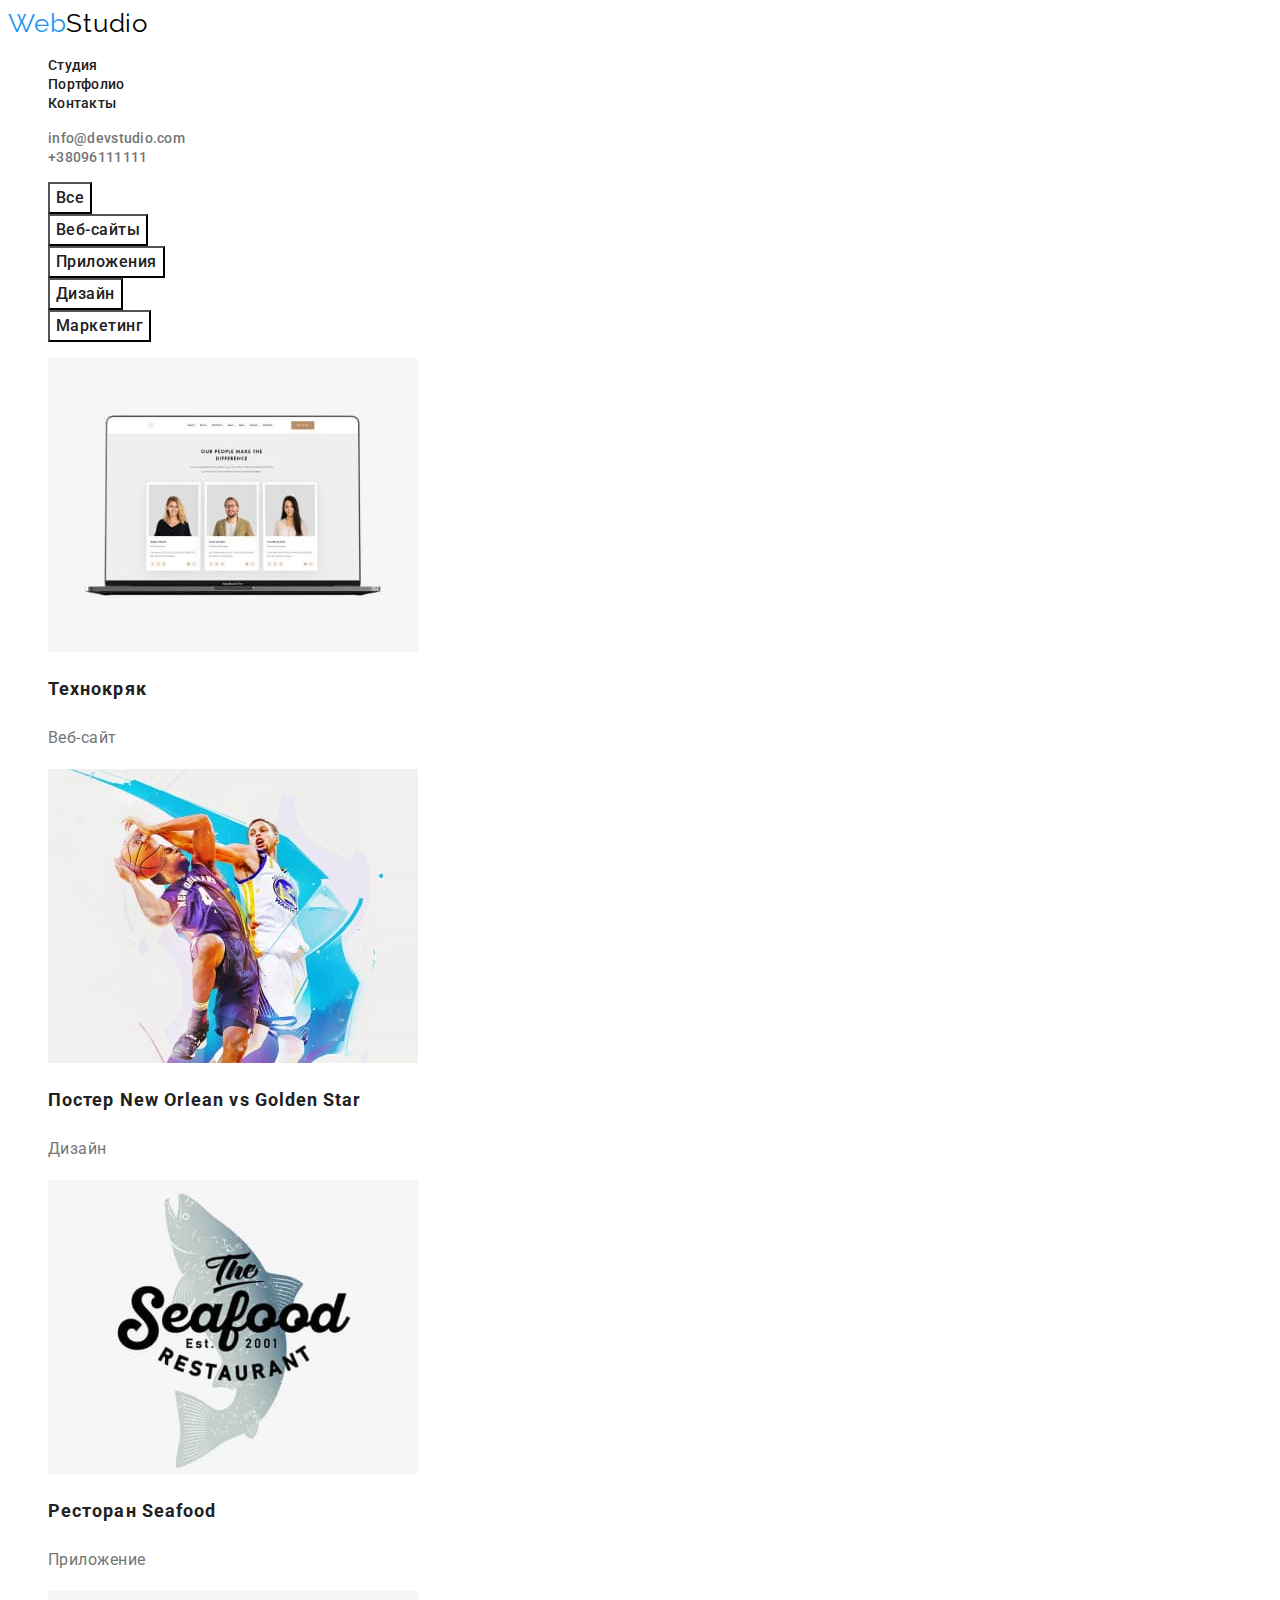
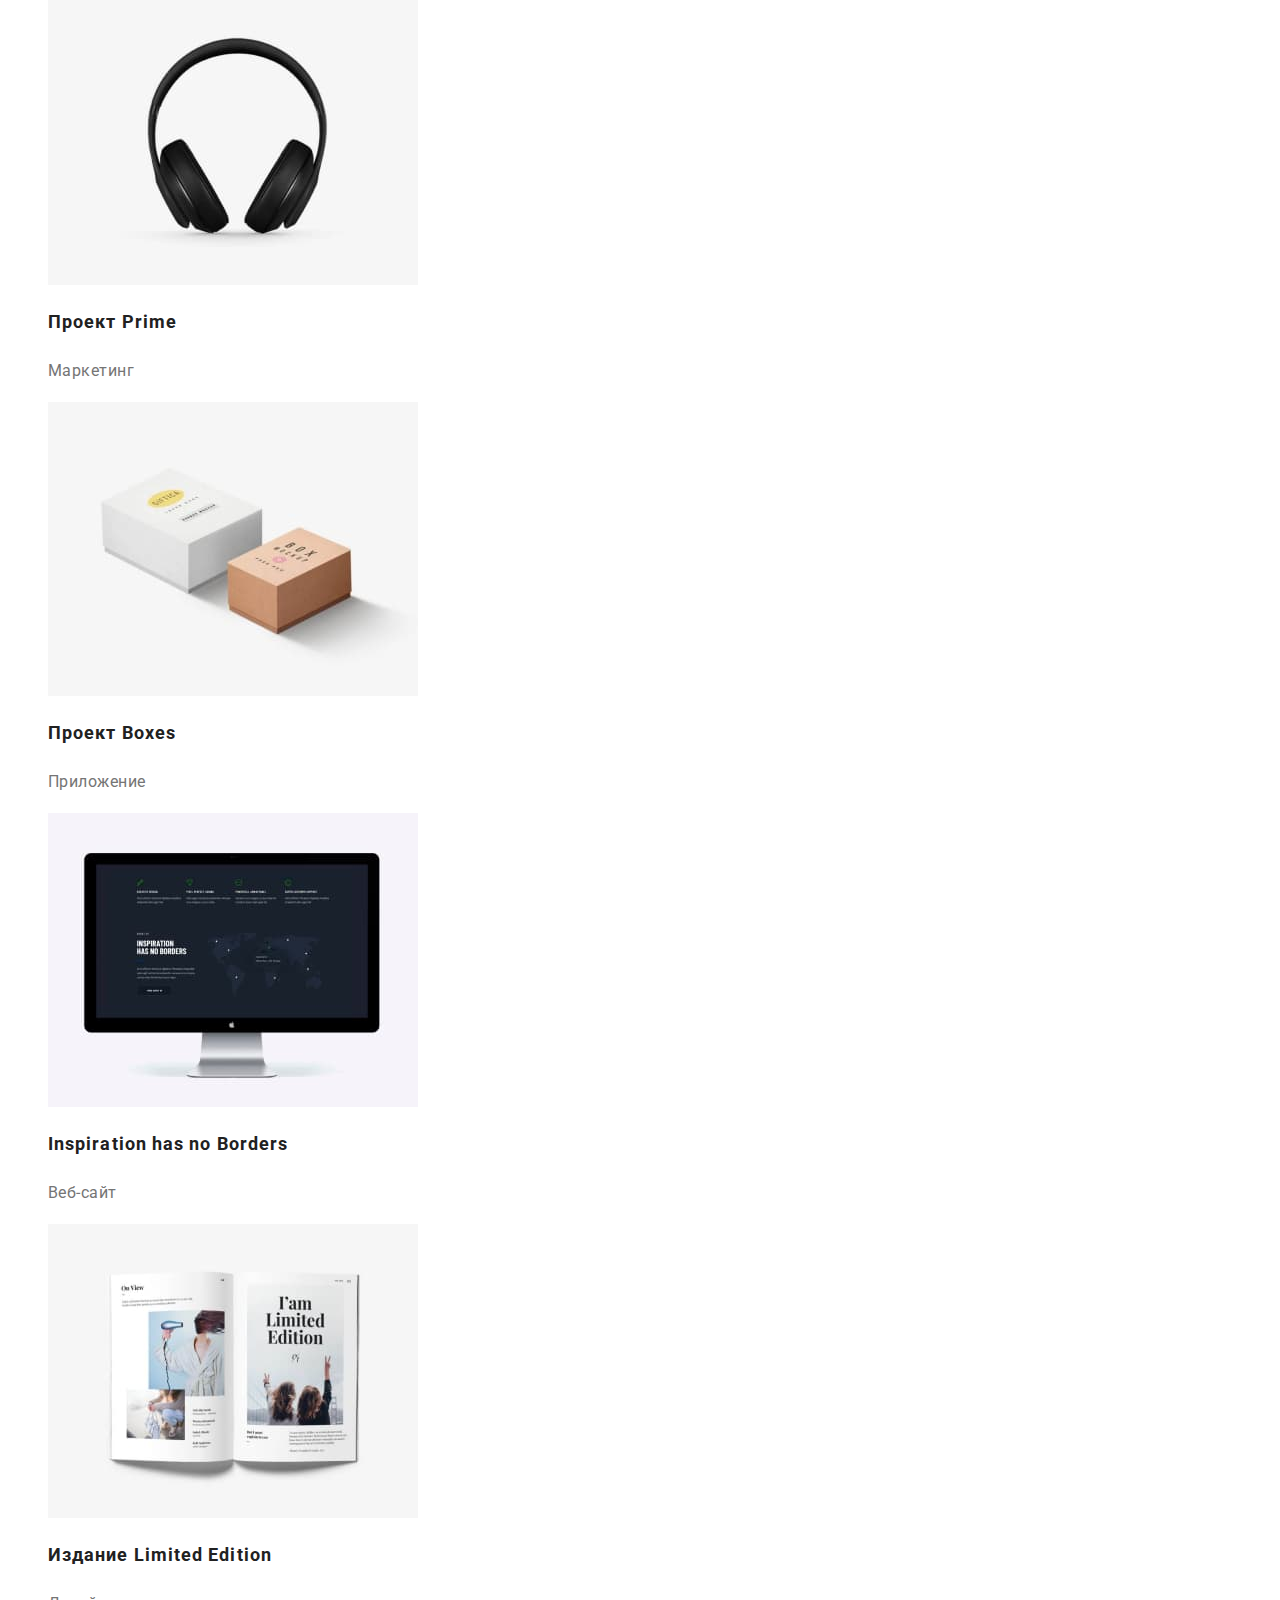
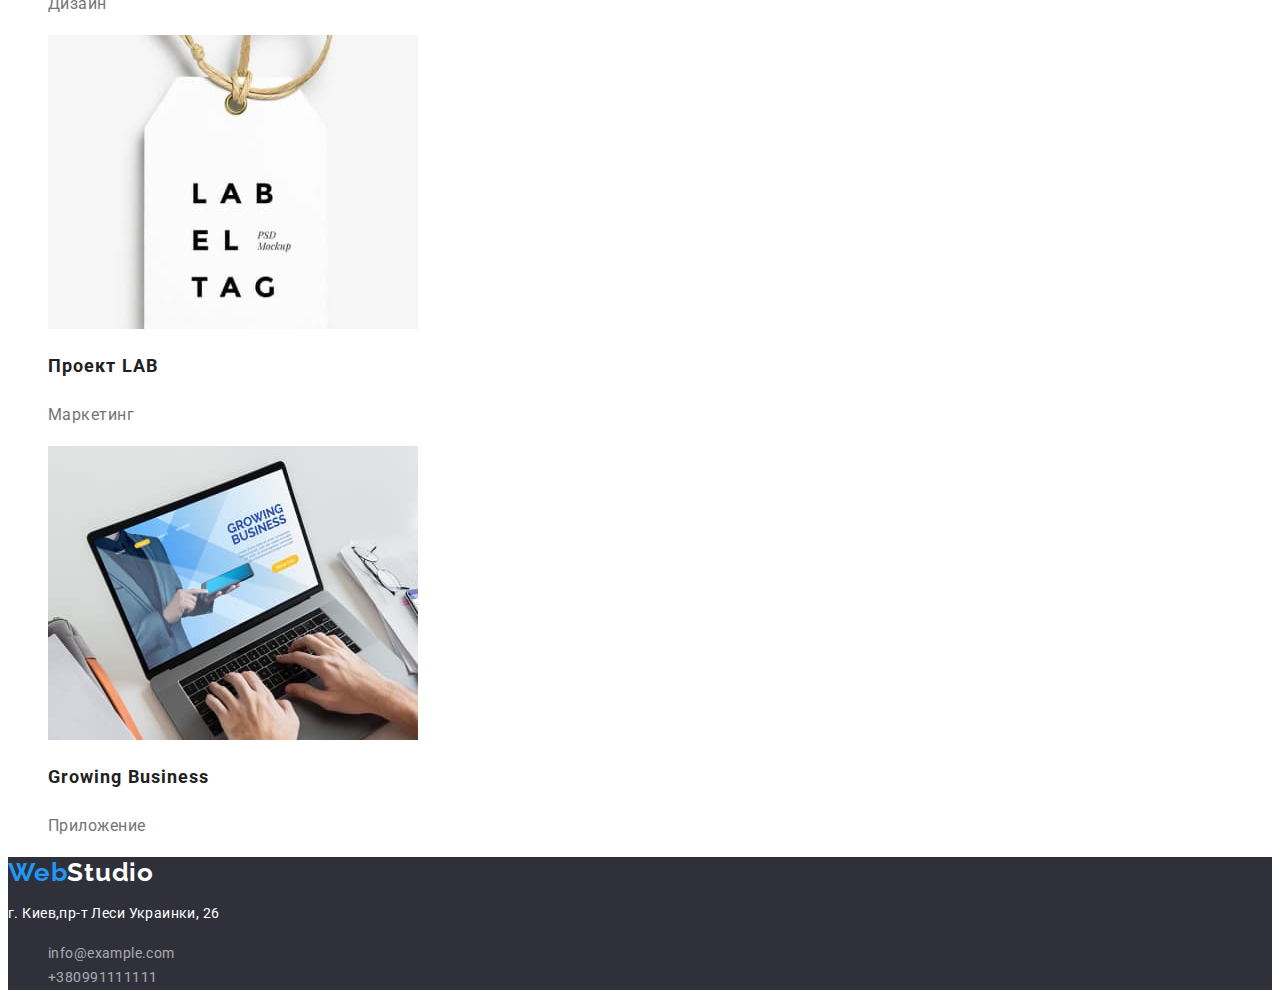
==== portfolio.html @ 9227d56c "создание файлов для работы 3" ====
<!DOCTYPE html>

<html lang="ru">
<head>
  <meta charset="UTF-8">
  <meta name="viewport" content="width=device-width, initial-scale=1.0">
  <title>Portfolio</title>
  <link rel="stylesheet" href="./css/modern-normalize.css">
  <link rel="stylesheet" href="./css/style.css">
  <link rel="stylesheet" href="./css/variables.css">
  <link rel="preconnect" href="https://fonts.gstatic.com">
  <link href="https://fonts.googleapis.com/css2?family=Raleway:wght@700&display=swap" rel="stylesheet">
  <link rel="preconnect" href="https://fonts.gstatic.com">
  <link href="https://fonts.googleapis.com/css2?family=Raleway:wght@700&family=Roboto:wght@400;500;700;900&display=swap" rel="stylesheet">
</head>
<body>
  <header class="header">
    <nav>
    <a href="" class="logo">Web<span class="logo-span">Studio</span></a>
    <ul class="site-nav list">
      <li><a href="./index.html" class="link">Студия</a></li>
      <li><a href="" class="link">Портфолио</a></li>
      <li><a href="" class="link">Контакты</a></li>
    </ul>
    </nav>
    <ul class="auto-nav list">
      <li><a href="mailto:info@devstudio.com" class="link">info@devstudio.com</a></li>
      <li><a href="tel:+38096111111" class="link">+38096111111</a></li>
    </ul>
  </header>

  <main>
    <!-- Portfolio -->
    <section> 

      <ul>
        <li> <button type="button" class="button">Все</button></li>
        <li> <button type="button" class="button">Веб-сайты</button></li>
        <li> <button type="button" class="button">Приложения</button></li>
        <li> <button type="button" class="button">Дизайн</button></li>
        <li> <button type="button" class="button">Маркетинг</button></li>
      </ul>

      <ul class="site">
        <li>
            <img src="./images/img(5).jpg" alt="веб-сайт" width="370"/>
            <h2 class="site-title">Технокряк</h2>
            <p class="site-text">Веб-сайт</p>
        </li>

        <li>
          <img src="./images/img(6).jpg" alt="Дизайн" width="370"/>
          <h2 class="site-title">Постер New Orlean vs Golden Star</h2>
          <p class="site-text">Дизайн</p>
        </li>

        <li>
          <img src="./images/img(7).jpg" alt="Приложение" width="370"/>
          <h2 class="site-title">Ресторан Seafood</h2>
          <p class="site-text">Приложение</p>
        </li>

        <li>
          <img src="./images/img(8).jpg" alt="Маркетинг" width="370"/>
          <h2 class="site-title">Проект Prime</h2>
          <p class="site-text">Маркетинг</p>
        </li>

        <li>
          <img src="./images/img(9).jpg" alt="Приложение" width="370"/>
          <h2 class="site-title">Проект Boxes</h2>
          <p class="site-text">Приложение</p>
        </li>
        
        <li>
          <img src="./images/img(10).jpg" alt="Веб-сайт" width="370"/>
          <h2 class="site-title">Inspiration has no Borders</h2>
          <p class="site-text">Веб-сайт</p>
        </li>

        <li>
          <img src="./images/img(11).jpg" alt="Дизайн" width="370"/>
          <h2 class="site-title">Издание Limited Edition</h2>
          <p class="site-text">Дизайн</p>
        </li>

        <li>
          <img src="./images/img(12).jpg" alt="Маркетинг" width="370"/>
          <h2 class="site-title">Проект LAB</h2>
          <p class="site-text">Маркетинг</p>
        </li>

        <li>
          <img src="./images/img(13).jpg" alt="Приложение" width="370"/>
          <h2 class="site-title">Growing Business</h2>
          <p class="site-text">Приложение</p>
        </li>

      </ul>

    </section>
  </main>

  <footer class="footer">
    <a href="" class="footer-logo">Web<span class="footer-span">Studio</span></a>
    <address>    
          <p class="footer-address">г. Киев,пр-т Леси Украинки, 26</p>
      <ul>
        <li>
          <a href="mailto:info@example.com" class="link">info@example.com</a>
        </li>
        <li>
          <a href="tel:+380991111111" class="link">+380991111111</a>
        </li>
      </ul>
    </address>

  </footer>
  </body>
  </html>
---- css/style.css ----
:root { 

  --blue-text: rgba(33, 150, 243, 1); 

  --logo-text: rgba(0, 0, 0, 1); 

  --black-text: rgba(33,33,33,1);


  --grey-text: rgba(117,117,117,1); 


  --white-text-op60: rgba(255, 255, 255, 0.6);
  
  --white-text: rgba(255,255,255,1); 


  --background-white: rgba(245,244,250,1); 

  --background-black: rgba(47,48,58,1);

}

body { 
  font-family: Roboto, sans-serif;
}

p {
  color: var(--grey-text);
  font-size: 14px;
  line-height: 1.71;
  letter-spacing: 0.03em;
}

.title {
  color: var(--black-text);
  font-style: normal;
  font-weight: bold;
  font-size: 14px;
  line-height: 1.14;
  letter-spacing: 0.03em;
}

.title-w-t {
  color: var(--black-text);
  font-weight: bold;
  font-size: 36px;
  line-height: 1.17;
  letter-spacing: 0.03em;
}

.title-t {
  color: var(--black-text);
  font-weight: 500;
  font-size: 16px;
  line-height: 1.19;
  letter-spacing: 0.03em;
}


.logo {
  color: var(--blue-text);
  font-family: Raleway, sans-serif;
  font-size: 26px;
  line-height: 1,19;
  letter-spacing: 0.03em;
  text-decoration: none;

} 

.logo-span {
  color: var(--logo-text);
  font-family: Raleway, sans-serif;
  font-size: 26px;
  line-height: 1.19;
  letter-spacing: 0.03em;
  text-decoration: none;

}

ul {
  list-style: none;
}  

/* site-nav */

.site-nav .link {
  color: var(--black-text);
  font-weight: 500;
  font-size: 14px;
  line-height: 1.14;
  letter-spacing: 0.02em;
  text-decoration: none;
}

.site-nav .link:hover, 
.site-nav .link:focus {
  color: var(--blue-text);
  letter-spacing: 0.02em;

}

/* auth-nav */
.auto-nav .link  {
  color: var(--grey-text);
  font-weight: 500;
  font-size: 14px;
  line-height: 1.14;
  letter-spacing: 0.02em;
  text-decoration: none;

}

.auto-nav .link:hover,
.auto-nav .link:focus {
  color: var(--blue-text);
  letter-spacing: 0.02em;

}

/* hero */

.hero {
  background-color: var(--background-black);
}

.hero-title {
  color: var(--white-text);
  font-weight: 900;
  font-size: 44px;
  line-height: 1.36;
  letter-spacing: 0.06em;
}

.hero-button {
  font-family: Roboto, sans-serif;
  color: var(--white-text);
  background-color: var(--blue-text);
  font-style: normal;
  font-weight: bold;
  font-size: 16px;
  line-height: 1.88;
  letter-spacing: 0.06em;
}

.text-team {   
  color: var(--grey-text);
  font-size: 16px;
  line-height: 1.19;
  letter-spacing: 0.03em;
}

/* footer */
.footer {
  background-color: var(--background-black);
  letter-spacing: 0.03em;
}

.footer-logo {
  color: var(--blue-text);
  font-family: Raleway, sans-serif;
  font-style: normal;
  font-weight: bold;
  font-size: 26px;
  line-height: 1.19;
  letter-spacing: 0.03em;
  text-decoration: none;
} 

.footer-span {
  color: var(--white-text);
  font-family: Raleway, sans-serif;
  font-style: normal;
  font-weight: bold;
  font-size: 26px;
  line-height: 1.19;
  letter-spacing: 0.03em;
  text-decoration: none;
}

.footer-address {
  color: var(--white-text);
  font-size: 14px;
  line-height: 1.71;
  letter-spacing: 0.03em;
}

.footer .link {
  color: var(--white-text-op60);
  font-size: 14px;
  line-height: 1.71;
  letter-spacing: 0.03em;
  text-decoration: none;
}

.footer .link:hover,
.footer .link:focus {
  color: var(--blue-text);
  letter-spacing: 0.03em;
}

/* кнопки */
main .button  {
  background-color: var(--backgroung-white);
  color: var(--black-text);
  font-weight: 500;
  font-size: 16px;
  line-height: 1.63;
  letter-spacing: 0.03em;
  font-family: inherit;
}

.button:hover,
.button:focus {
  color: var(--white-text);
  background-color: var(--blue-text);
  letter-spacing: 0.03em;
}

/* portfolio-site */
.site-title {
  color: var(--black-text);
  font-weight: bold;
  font-size: 18px;
  line-height: 2;
  letter-spacing: 0.06em;
}

.site-text {
  color: var(--grey-text);
  font-size: 16px;
  line-height: 1.88;
  letter-spacing: 0.03em;
}
---- css/variables.css ----
:root { 

  --blue-text: rgba(33, 150, 243, 1); 

  --logo-text: rgba(0, 0, 0, 1); 

  --black-text: rgba(33,33,33,1);


  --grey-text: rgba(117,117,117,1); 


  --white-text-op60: rgba(255, 255, 255, 0.6);
  
  --white-text: rgba(255,255,255,1); 


  --background-white: rgba(245,244,250,1); 

  --background-black: rgba(47,48,58,1);

}
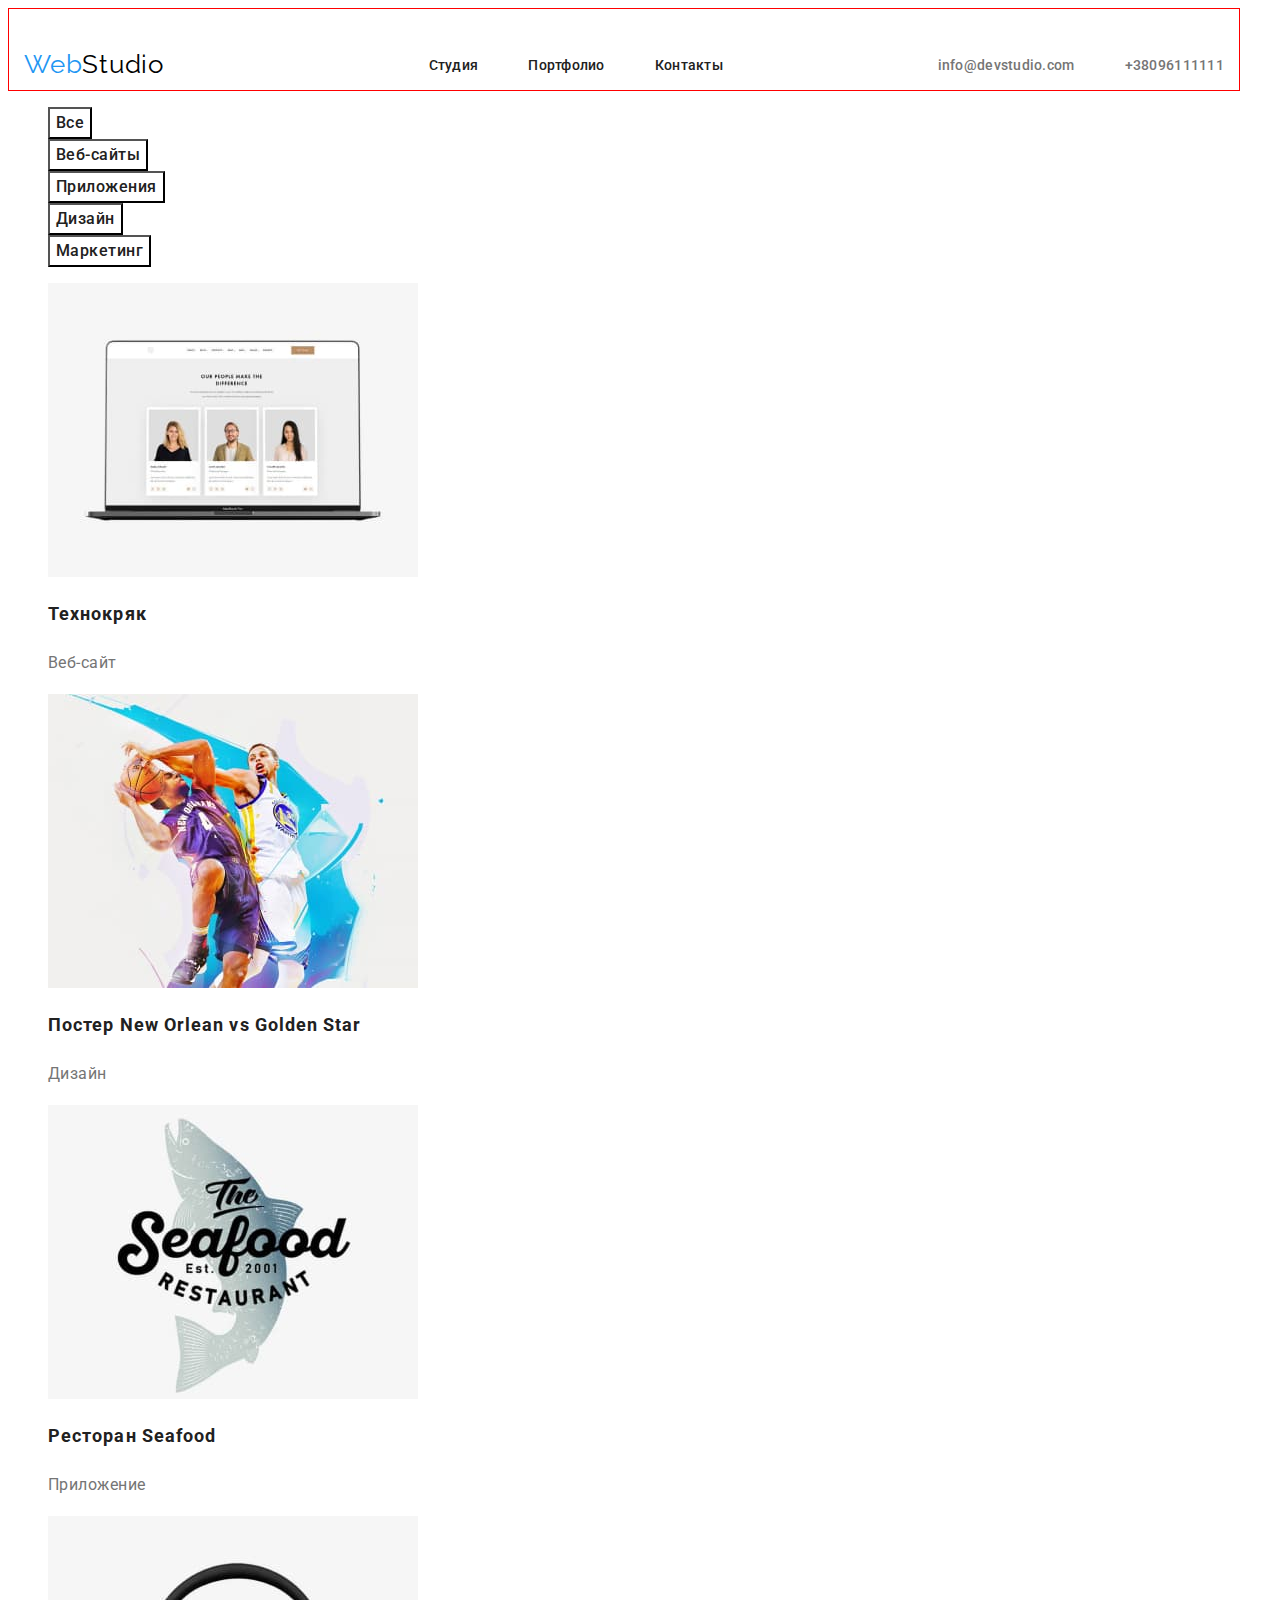
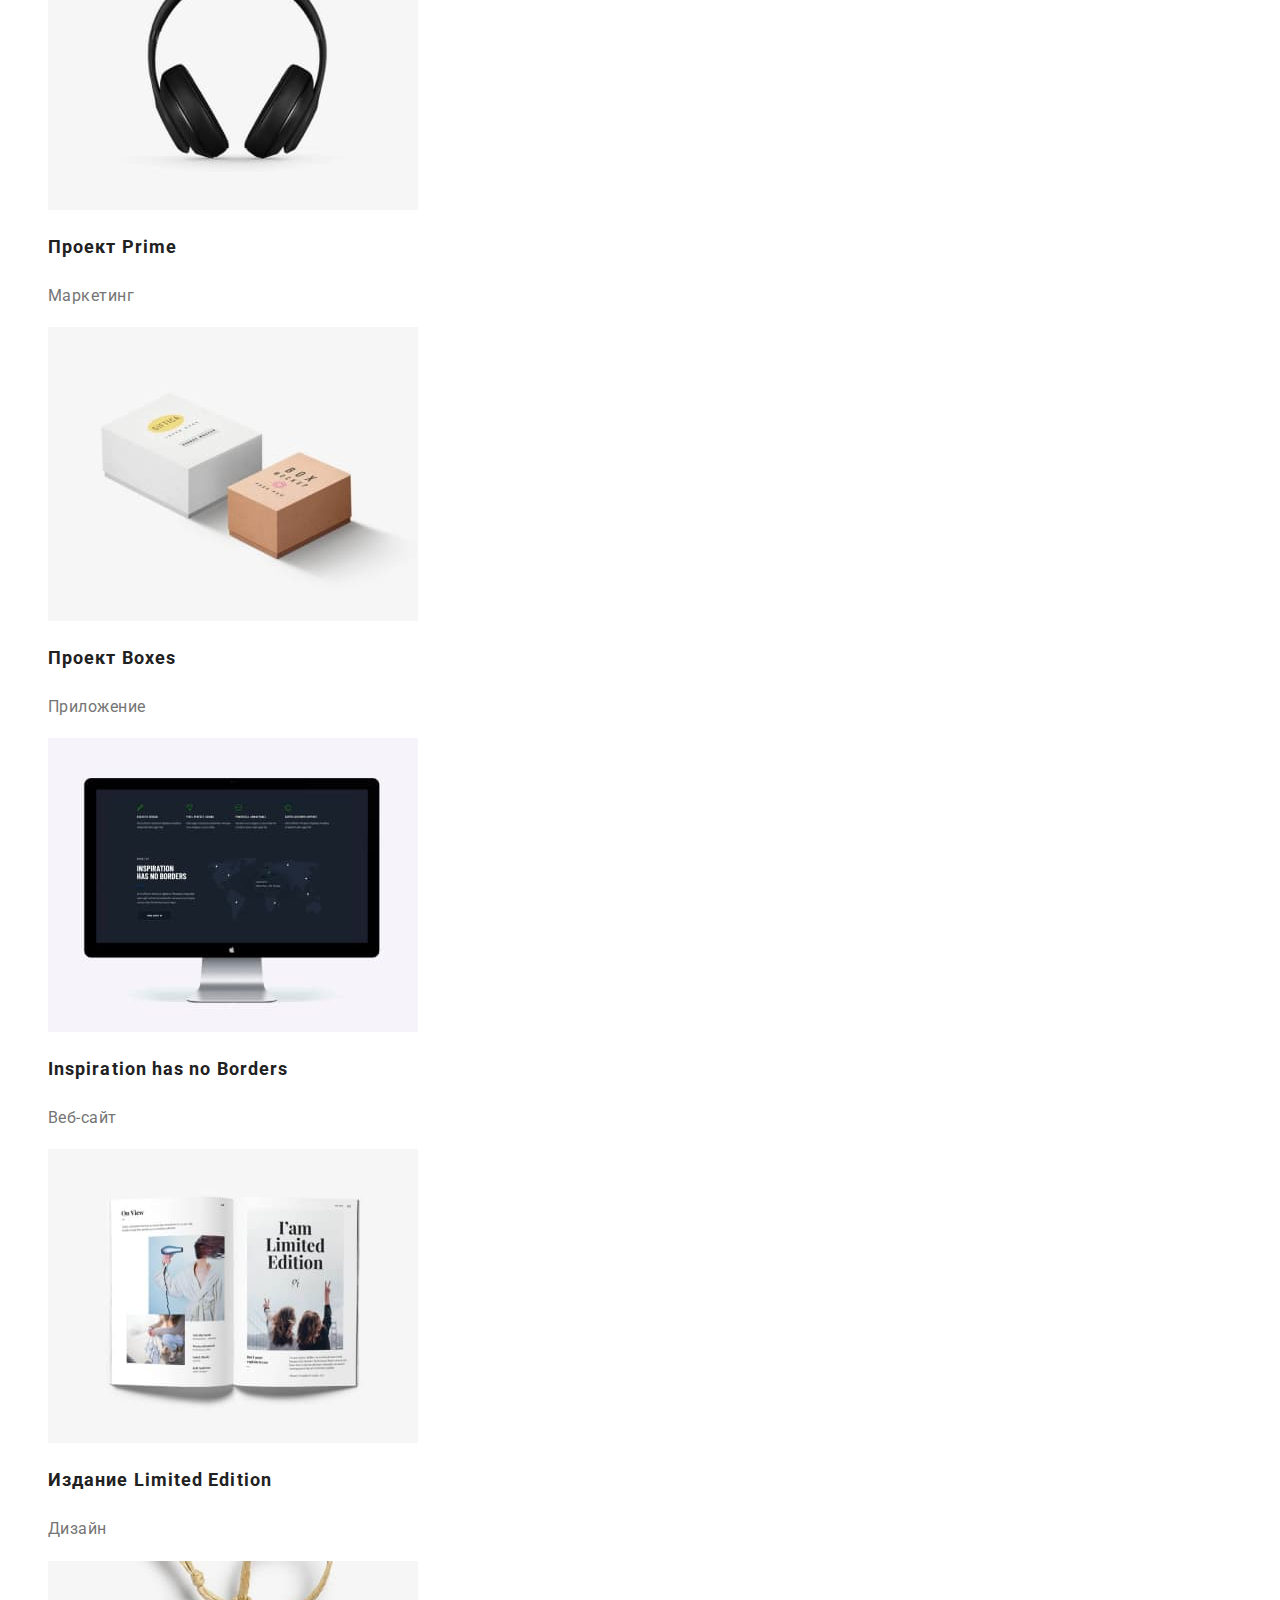
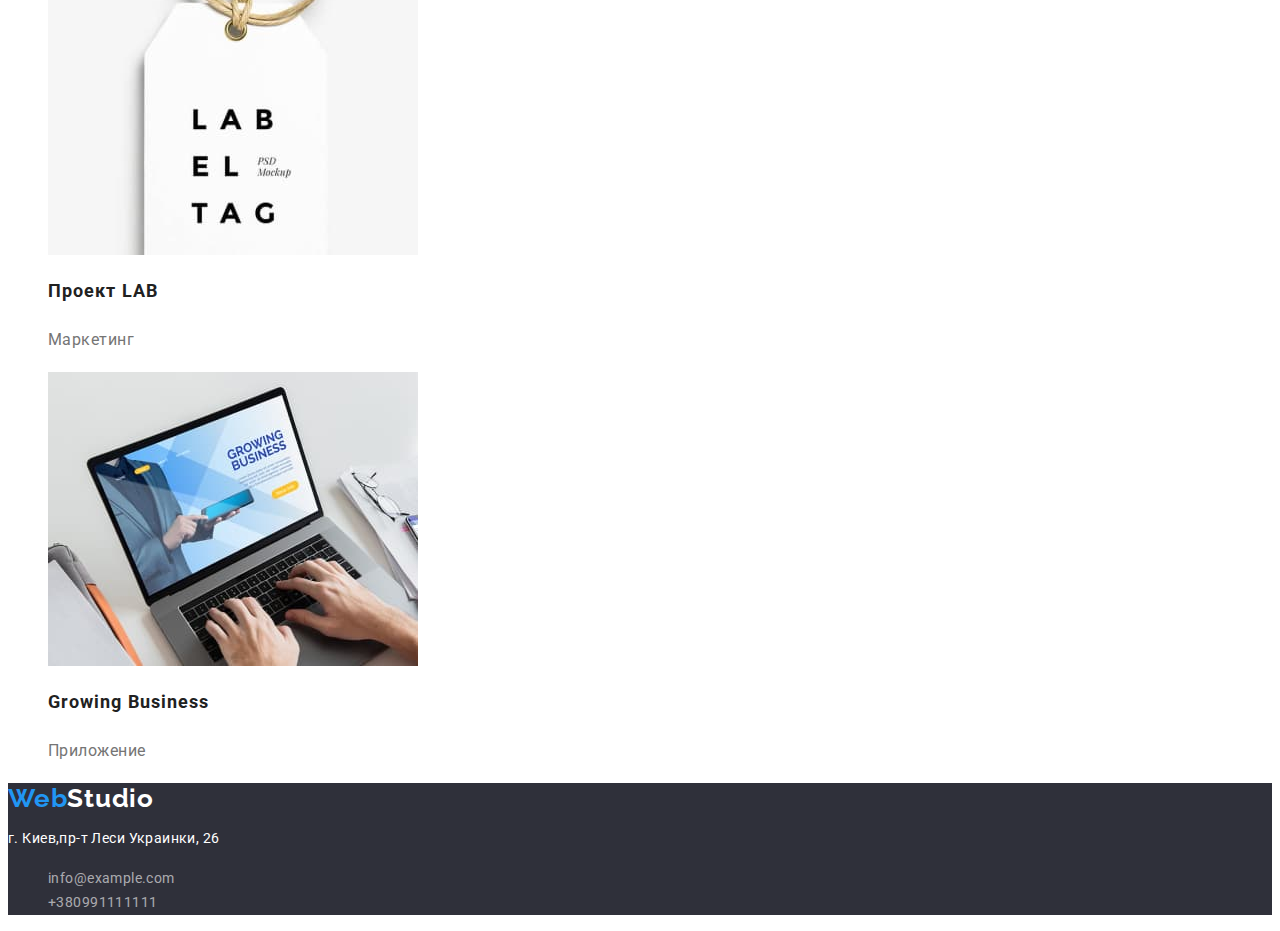
==== commit 9b4510f9: "шапка сайтов" ====
--- a/portfolio.html
+++ b/portfolio.html
@@ -15,18 +15,23 @@
 </head>
 <body>
   <header class="header">
-    <nav>
+    <!-- CONTAINER -->
+    <div class="container">
+    <nav class="header-nav">
     <a href="" class="logo">Web<span class="logo-span">Studio</span></a>
     <ul class="site-nav list">
       <li><a href="./index.html" class="link">Студия</a></li>
       <li><a href="" class="link">Портфолио</a></li>
       <li><a href="" class="link">Контакты</a></li>
     </ul>
-    </nav>
+    
     <ul class="auto-nav list">
       <li><a href="mailto:info@devstudio.com" class="link">info@devstudio.com</a></li>
       <li><a href="tel:+38096111111" class="link">+38096111111</a></li>
     </ul>
+    </nav>
+  </div>
+  <!-- CONTAINER -->
   </header>
 
   <main>
--- a/css/style.css
+++ b/css/style.css
@@ -25,6 +25,12 @@
   font-family: Roboto, sans-serif;
 }
 
+.container {
+  width: 1200px;
+  padding: 0 15px;
+  border: 1px solid red;
+}
+
 p {
   color: var(--grey-text);
   font-size: 14px;
@@ -57,6 +63,7 @@
   letter-spacing: 0.03em;
 }
 
+/* HEADER */
 
 .logo {
   color: var(--blue-text);
@@ -82,6 +89,19 @@
   list-style: none;
 }  
 
+.header-nav,
+.site-nav,
+.auto-nav  {
+  display: flex;
+}
+
+.header-nav {
+  justify-content: space-between;
+  align-items: center;
+  padding-top: 30px;
+}
+
+
 /* site-nav */
 
 .site-nav .link {
@@ -91,6 +111,7 @@
   line-height: 1.14;
   letter-spacing: 0.02em;
   text-decoration: none;
+  margin-left: 50px;
 }
 
 .site-nav .link:hover, 
@@ -101,6 +122,7 @@
 }
 
 /* auth-nav */
+
 .auto-nav .link  {
   color: var(--grey-text);
   font-weight: 500;
@@ -116,6 +138,10 @@
   color: var(--blue-text);
   letter-spacing: 0.02em;
 
+}
+
+.auto-nav li:not(:last-child) {
+  margin-right: 50px;
 }
 
 /* hero */
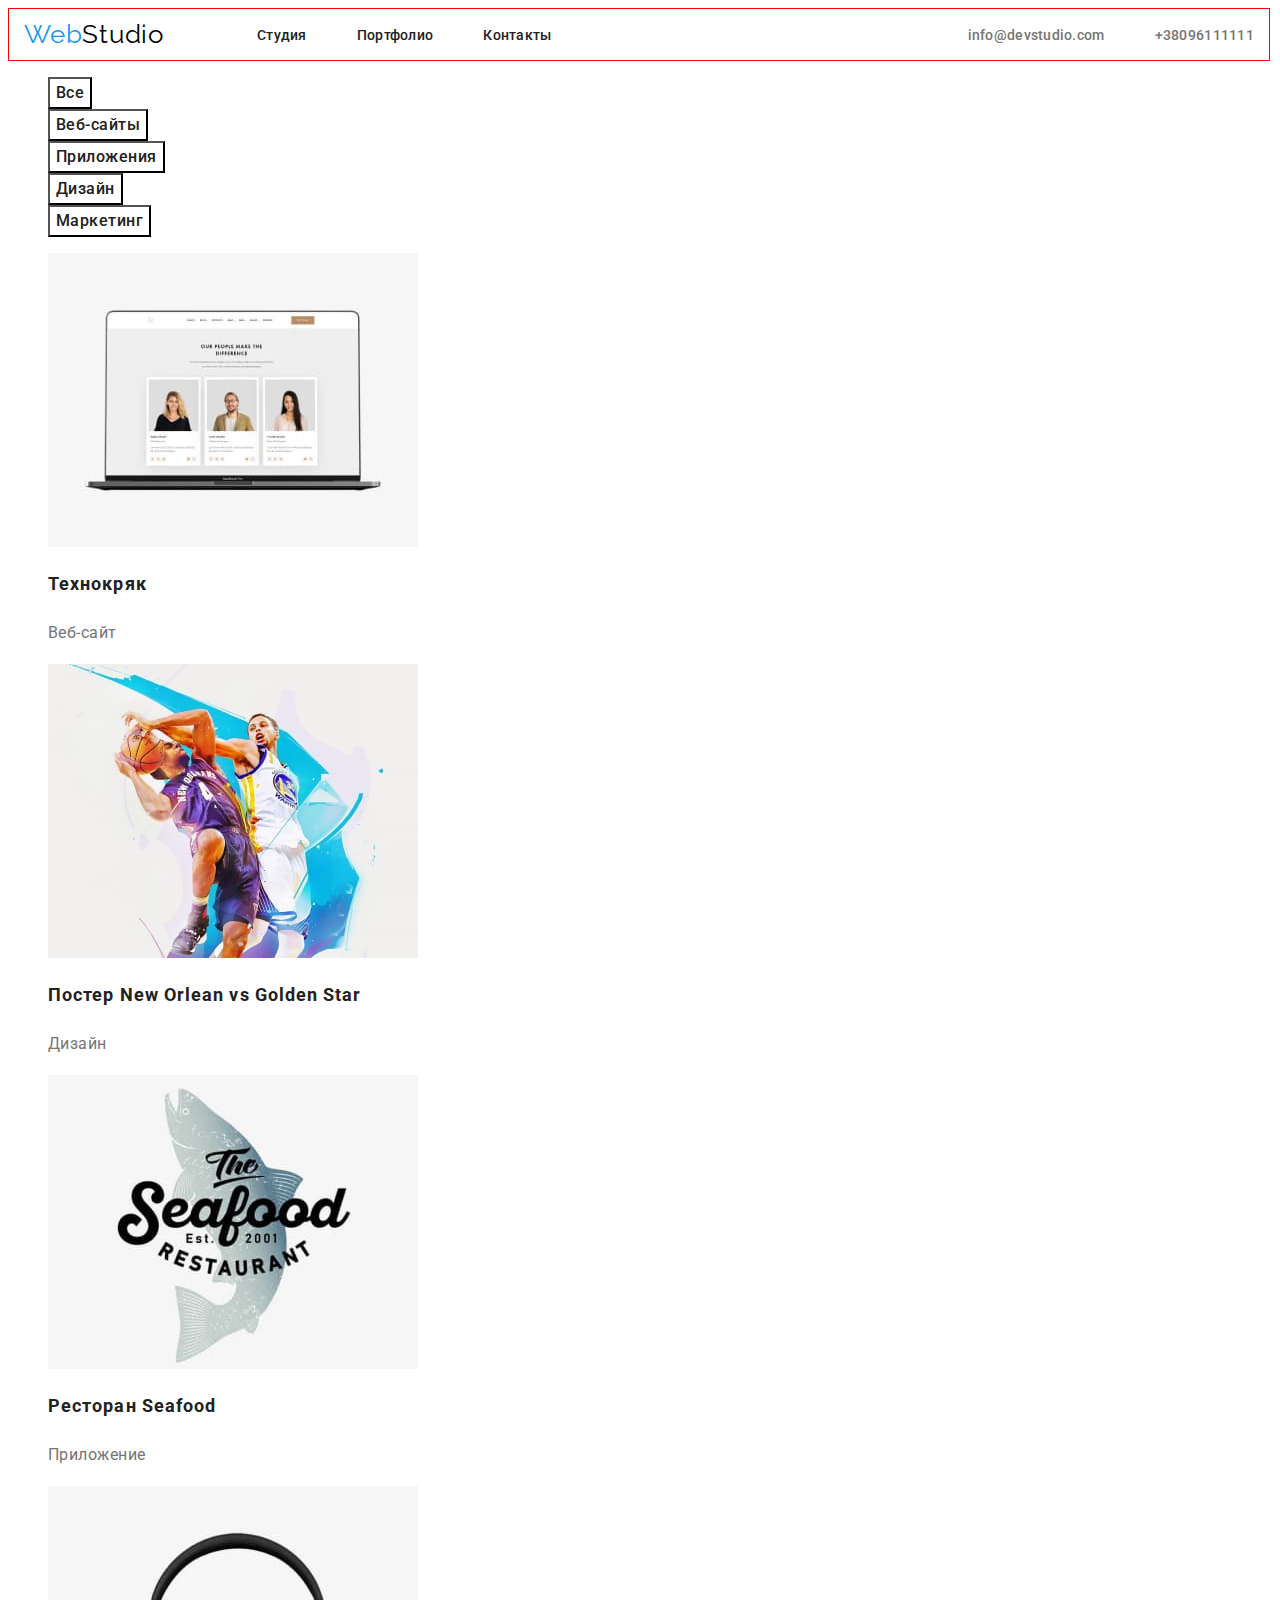
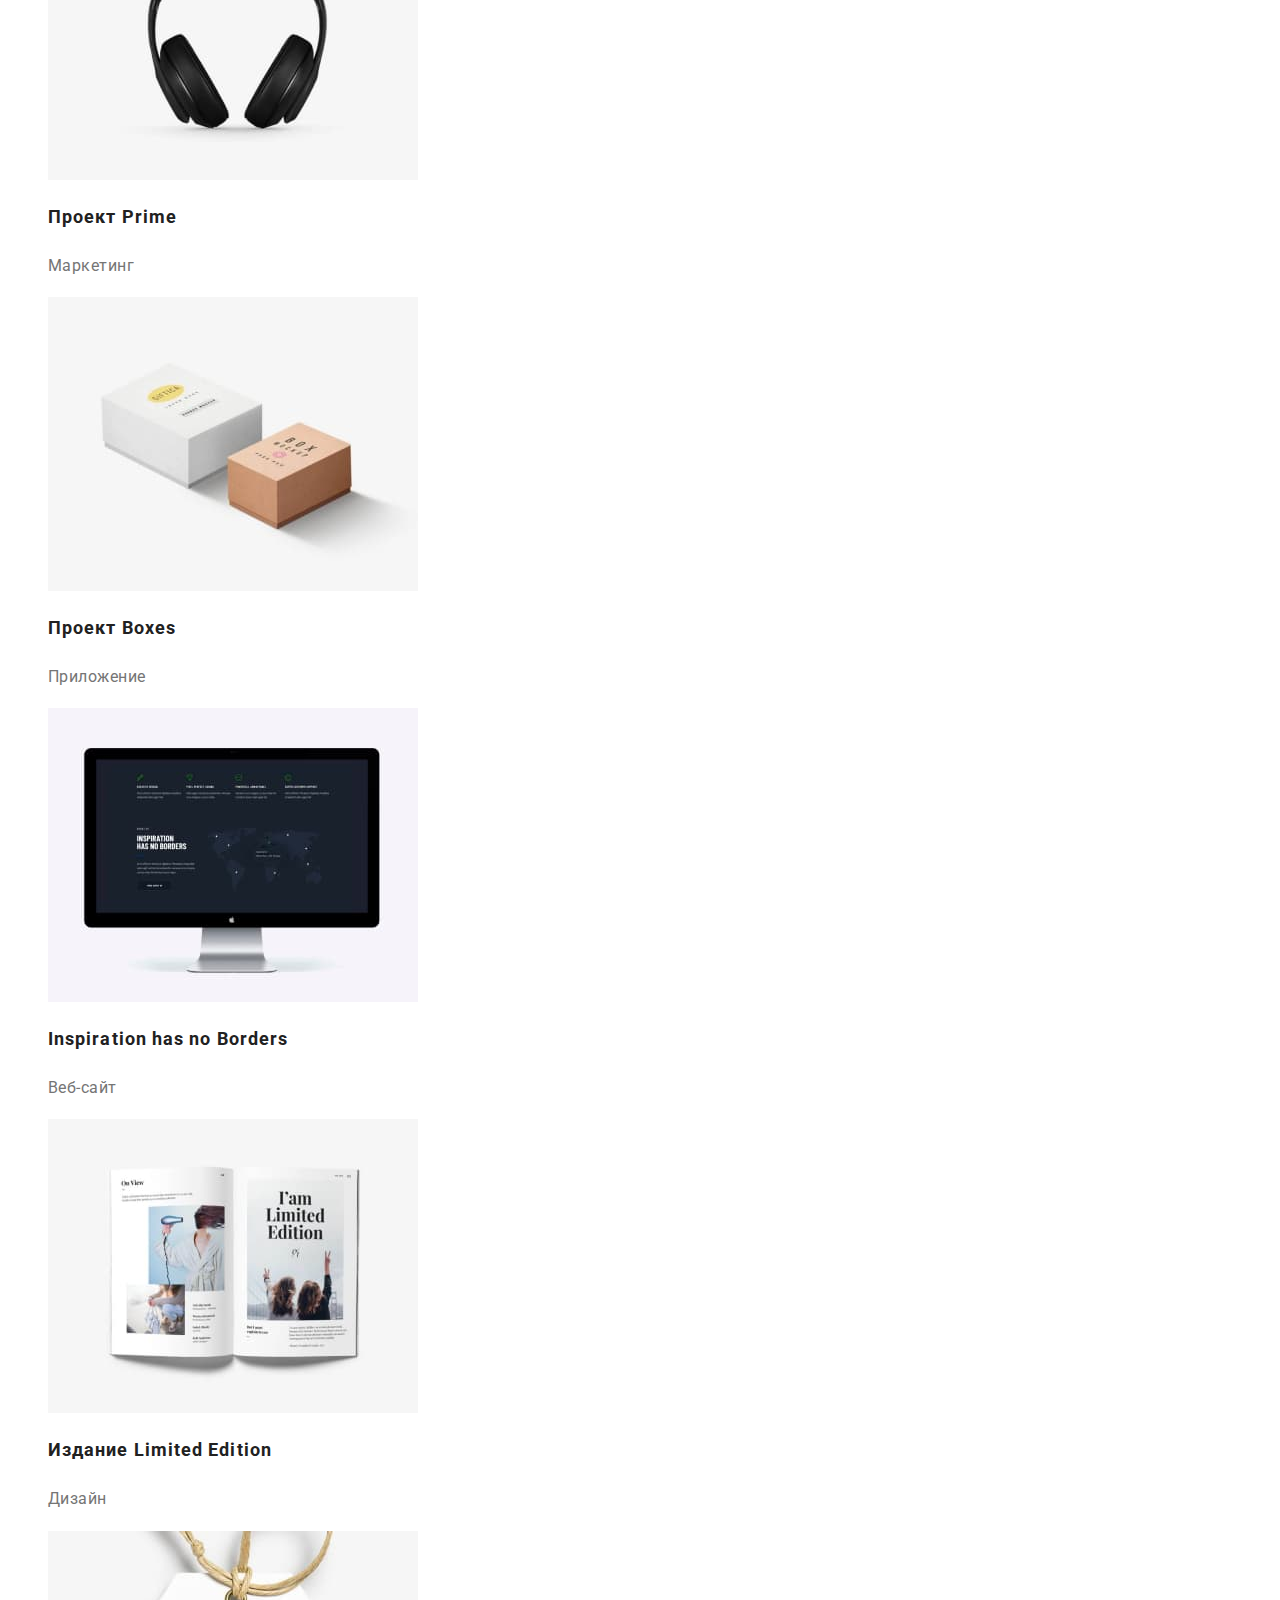
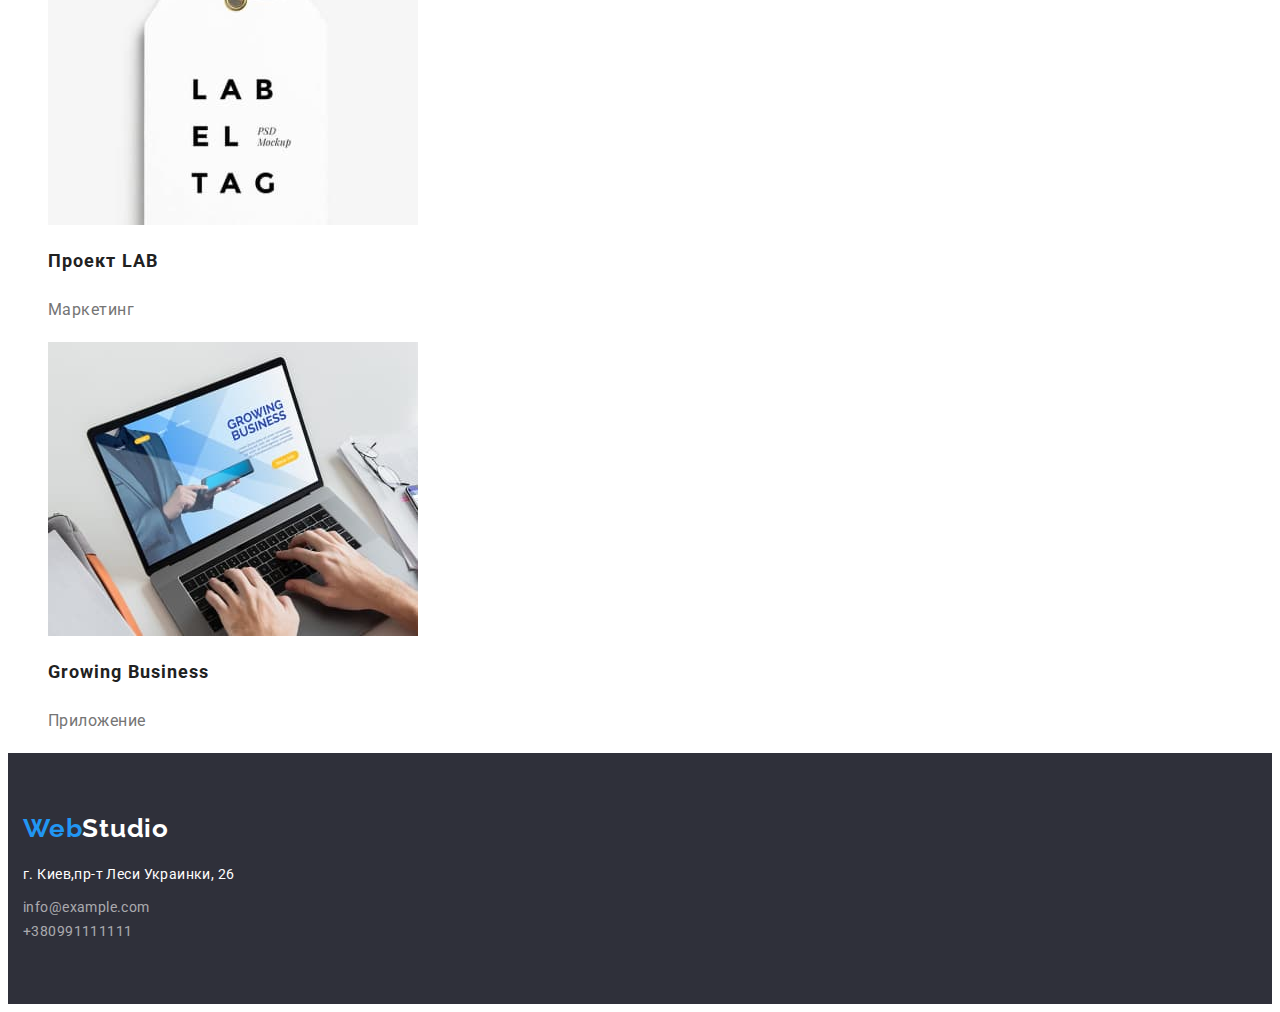
==== commit 53dd2bd9: "оформление стилей позиционирования и стилей геометрии" ====
--- a/portfolio.html
+++ b/portfolio.html
@@ -107,10 +107,12 @@
   </main>
 
   <footer class="footer">
-    <a href="" class="footer-logo">Web<span class="footer-span">Studio</span></a>
+    <div class="footer-name">
+         <a href="" class="footer-logo">Web<span class="footer-span">Studio</span></a>
+    </div>
     <address>    
           <p class="footer-address">г. Киев,пр-т Леси Украинки, 26</p>
-      <ul>
+      <ul class="footer-list">
         <li>
           <a href="mailto:info@example.com" class="link">info@example.com</a>
         </li>
--- a/css/style.css
+++ b/css/style.css
@@ -26,11 +26,12 @@
 }
 
 .container {
-  width: 1200px;
+  width: 1230px;
   padding: 0 15px;
   border: 1px solid red;
 }
 
+
 p {
   color: var(--grey-text);
   font-size: 14px;
@@ -48,6 +49,14 @@
 }
 
 .title-w-t {
+  color: var(--black-text);
+  font-weight: bold;
+  font-size: 36px;
+  line-height: 1.17;
+  letter-spacing: 0.03em;
+}
+
+.title-w {
   color: var(--black-text);
   font-weight: bold;
   font-size: 36px;
@@ -98,11 +107,20 @@
 .header-nav {
   justify-content: space-between;
   align-items: center;
-  padding-top: 30px;
 }
 
 
 /* site-nav */
+
+.site-nav li:not(:last-child) {
+  margin-right: 50px;
+}
+
+.site-nav {
+  padding-left: 0;
+  margin-left: 93px;
+}
+
 
 .site-nav .link {
   color: var(--black-text);
@@ -111,7 +129,7 @@
   line-height: 1.14;
   letter-spacing: 0.02em;
   text-decoration: none;
-  margin-left: 50px;
+
 }
 
 .site-nav .link:hover, 
@@ -122,6 +140,10 @@
 }
 
 /* auth-nav */
+
+.auto-nav {
+  margin-left: auto;
+}
 
 .auto-nav .link  {
   color: var(--grey-text);
@@ -148,6 +170,7 @@
 
 .hero {
   background-color: var(--background-black);
+  text-align: center;
 }
 
 .hero-title {
@@ -156,6 +179,9 @@
   font-size: 44px;
   line-height: 1.36;
   letter-spacing: 0.06em;
+  margin: 0;
+  padding-top: 200px;
+  padding-bottom: 30px;
 }
 
 .hero-button {
@@ -167,6 +193,24 @@
   font-size: 16px;
   line-height: 1.88;
   letter-spacing: 0.06em;
+  margin-bottom: 200px;
+}
+
+.advantages-list {
+  display: flex;
+  flex-wrap: wrap ;
+  padding: 0;
+  margin-top: 140px;
+  margin-bottom: 94px;
+  justify-content: space-between;
+}
+
+.advantages-list .item {
+  width: 270px;
+}
+
+.advantages-list .item :not(:last-child) {
+  margin-right: 30px;
 }
 
 .text-team {   
@@ -176,7 +220,89 @@
   letter-spacing: 0.03em;
 }
 
+.team {
+  background-color: var(--background-white);
+}
+
+/* WORK */
+.work-list,
+.title-w-t {
+  display: flex;
+}
+
+.title-w-t {
+  justify-content: center;
+  margin-top: 0;
+  margin-bottom: 50px;
+}
+
+.work-images {
+  width: 370px;
+}
+
+.work-list {
+  margin-top: 0;
+  padding: 0;
+  margin-bottom: 94px;
+  justify-content: space-between;
+}
+
+.work-list .work-images:not(:last-child) {
+  margin-right: 30px;
+}
+
+/* TEAM */
+
+.team-list,
+.title-w { 
+  display: flex;
+  justify-content: center;
+}
+
+.title-w {
+  margin-top: 94px;
+  margin-bottom: 50px;
+}
+
+.team-list {
+  margin-top: 0px;
+  padding: 0;
+  margin-bottom: 94px;
+  justify-content: space-between;
+}
+
+.team-list .team-item:not(:last-child) {
+  margin-right: 30px;
+}
+
+.title-t,
+.text-team {
+  text-align: center;
+}
+
 /* footer */
+
+.footer-address {
+  display: flex;
+}
+
+.footer-address {
+  margin-top: 20px;
+  margin-bottom: 9px;
+  padding-left: 15px;
+}
+
+.footer-name {
+  padding-top: 60px;
+  padding-left: 15px;
+}
+
+.footer-list {
+  margin: 0;
+  padding-left: 15px;
+  padding-bottom: 60px;
+}
+
 .footer {
   background-color: var(--background-black);
   letter-spacing: 0.03em;
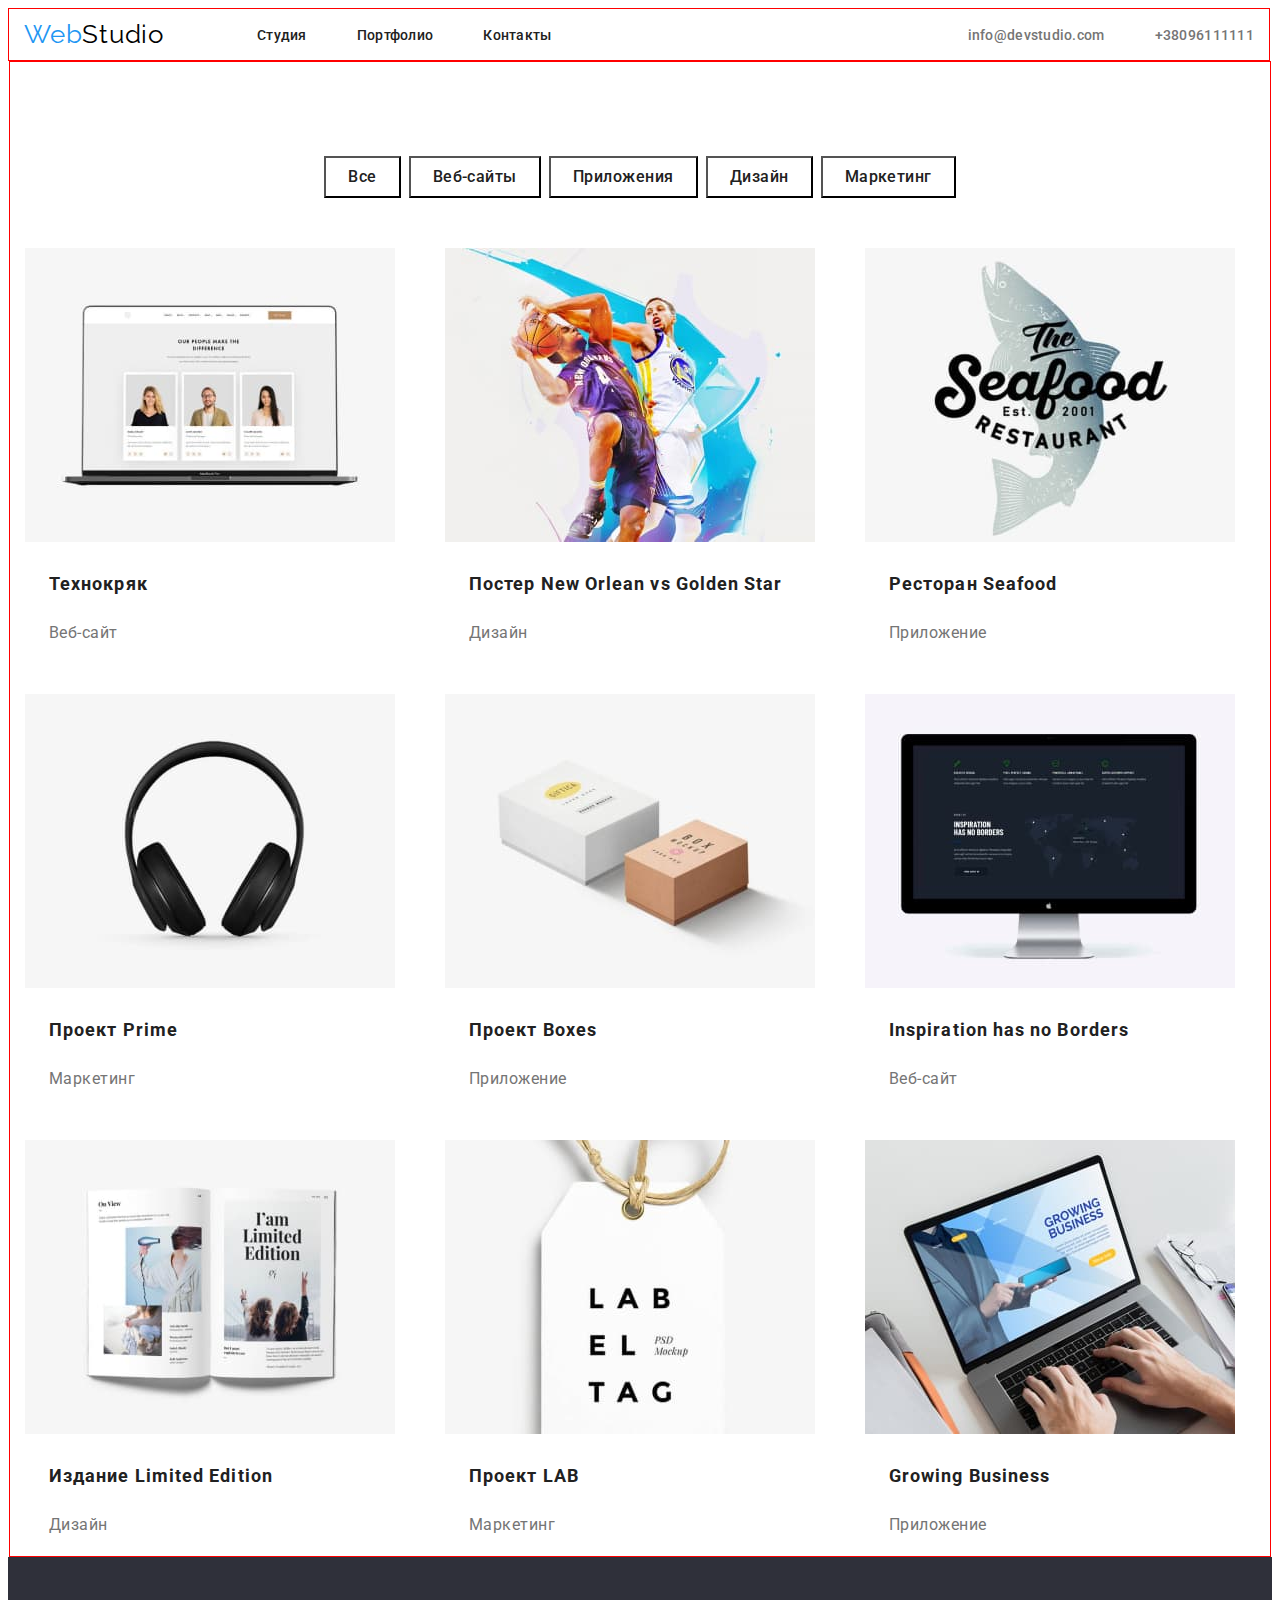
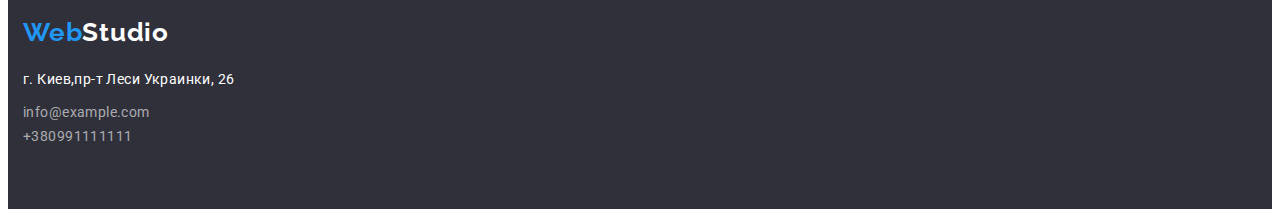
==== commit 6182dc48: "добавила стили позиционирования" ====
--- a/portfolio.html
+++ b/portfolio.html
@@ -33,78 +33,148 @@
   </div>
   <!-- CONTAINER -->
   </header>
+ 
+  <!-- CONTAINER -->
 
   <main>
+    <div class="container-portfolio">
+
     <!-- Portfolio -->
     <section> 
 
-      <ul>
-        <li> <button type="button" class="button">Все</button></li>
-        <li> <button type="button" class="button">Веб-сайты</button></li>
-        <li> <button type="button" class="button">Приложения</button></li>
-        <li> <button type="button" class="button">Дизайн</button></li>
-        <li> <button type="button" class="button">Маркетинг</button></li>
+      <ul class="card-set">
+        <li class="item-portfolio"> <button type="button" class="button">Все</button></li>
+        <li class="item-portfolio"> <button type="button" class="button">Веб-сайты</button></li>
+        <li class="item-portfolio"> <button type="button" class="button">Приложения</button></li>
+        <li class="item-portfolio"> <button type="button" class="button">Дизайн</button></li>
+        <li class="item-portfolio"> <button type="button" class="button">Маркетинг</button></li>
       </ul>
 
+      
       <ul class="site">
-        <li>
-            <img src="./images/img(5).jpg" alt="веб-сайт" width="370"/>
+        <li class="site-card">
+          <article class="card">
+            <div class="card-thumb">
+               <img src="./images/img(5).jpg" alt="веб-сайт" width="370"/>
+            </div>
+
+          <div class="card-content">
             <h2 class="site-title">Технокряк</h2>
             <p class="site-text">Веб-сайт</p>
+          </div>
+          </article>
         </li>
 
-        <li>
-          <img src="./images/img(6).jpg" alt="Дизайн" width="370"/>
-          <h2 class="site-title">Постер New Orlean vs Golden Star</h2>
-          <p class="site-text">Дизайн</p>
+        <li class="site-card">
+          <article class="card">
+            <div class="card-thumb">
+              <img src="./images/img(6).jpg" alt="Дизайн" width="370"/>
+            </div>
+
+            <div class="card-content">
+              <h2 class="site-title">Постер New Orlean vs Golden Star</h2>
+              <p class="site-text">Дизайн</p>
+            </div>
+          </article>
         </li>
 
-        <li>
-          <img src="./images/img(7).jpg" alt="Приложение" width="370"/>
-          <h2 class="site-title">Ресторан Seafood</h2>
-          <p class="site-text">Приложение</p>
+        <li class="site-card">
+          <article class="card">
+            <div class="card-thumb">
+              <img src="./images/img(7).jpg" alt="Приложение" width="370"/>
+            </div>
+
+            <div class="card-content">
+              <h2 class="site-title">Ресторан Seafood</h2>
+              <p class="site-text">Приложение</p>
+            </div>
+          </article>
         </li>
 
-        <li>
-          <img src="./images/img(8).jpg" alt="Маркетинг" width="370"/>
-          <h2 class="site-title">Проект Prime</h2>
-          <p class="site-text">Маркетинг</p>
+        <li class="site-card">
+          <article class="card">
+            <div class="card-thumb">
+               <img src="./images/img(8).jpg" alt="Маркетинг" width="370"/>
+            </div>
+            
+            <div class="card-content">
+               <h2 class="site-title">Проект Prime</h2>
+               <p class="site-text">Маркетинг</p>
+            </div>
+          </article>
         </li>
 
-        <li>
-          <img src="./images/img(9).jpg" alt="Приложение" width="370"/>
-          <h2 class="site-title">Проект Boxes</h2>
-          <p class="site-text">Приложение</p>
+        <li class="site-card">
+          <article class="card">
+            <div class="card-thumb">
+               <img src="./images/img(9).jpg" alt="Приложение" width="370"/>
+            </div>
+
+            <div class="card-content">
+               <h2 class="site-title">Проект Boxes</h2>
+               <p class="site-text">Приложение</p>
+            </div>
+          </article>
         </li>
         
-        <li>
-          <img src="./images/img(10).jpg" alt="Веб-сайт" width="370"/>
-          <h2 class="site-title">Inspiration has no Borders</h2>
-          <p class="site-text">Веб-сайт</p>
+        <li class="site-card">
+          <article class="card">
+            <div class="card-thumb">
+               <img src="./images/img(10).jpg" alt="Веб-сайт" width="370"/>
+              </div>
+            
+              <div class="card-content">
+               <h2 class="site-title">Inspiration has no Borders</h2>
+               <p class="site-text">Веб-сайт</p>
+              </div>
+          </article>
         </li>
 
-        <li>
-          <img src="./images/img(11).jpg" alt="Дизайн" width="370"/>
-          <h2 class="site-title">Издание Limited Edition</h2>
-          <p class="site-text">Дизайн</p>
+        <li class="site-card">
+          <article class="card">
+            <div class="card-thumb">
+               <img src="./images/img(11).jpg" alt="Дизайн" width="370"/>
+            </div>
+
+            <div class="card-content">
+               <h2 class="site-title">Издание Limited Edition</h2>
+               <p class="site-text">Дизайн</p>
+            </div>
+          </article>
         </li>
 
-        <li>
-          <img src="./images/img(12).jpg" alt="Маркетинг" width="370"/>
-          <h2 class="site-title">Проект LAB</h2>
-          <p class="site-text">Маркетинг</p>
+        <li class="site-card">
+          <article class="card">
+            <div class="card-thumb">
+               <img src="./images/img(12).jpg" alt="Маркетинг" width="370"/>
+            </div>
+          
+            <div class="card-content">
+               <h2 class="site-title">Проект LAB</h2>
+               <p class="site-text">Маркетинг</p>
+            </div>
+          </article>
         </li>
 
-        <li>
-          <img src="./images/img(13).jpg" alt="Приложение" width="370"/>
-          <h2 class="site-title">Growing Business</h2>
-          <p class="site-text">Приложение</p>
+        <li class="site-card">
+          <article class="card">
+            <div class="card-thumb">
+               <img src="./images/img(13).jpg" alt="Приложение" width="370"/>
+            </div>
+          
+            <div class="card-content">
+               <h2 class="site-title">Growing Business</h2>
+               <p class="site-text">Приложение</p>
+            </div>
+          </article>
         </li>
 
-      </ul>
+        </ul>
+      
+       </section>
+      </div>
+  </main>
 
-    </section>
-  </main>
 
   <footer class="footer">
     <div class="footer-name">
--- a/css/style.css
+++ b/css/style.css
@@ -19,10 +19,18 @@
 
   --background-black: rgba(47,48,58,1);
 
+  --card-set-gap: 30px;
+
 }
 
 body { 
   font-family: Roboto, sans-serif;
+}
+
+.img {
+  display: block;
+  max-width: 100%;
+  height: auto;
 }
 
 .container {
@@ -280,6 +288,7 @@
   text-align: center;
 }
 
+
 /* footer */
 
 .footer-address {
@@ -384,3 +393,66 @@
   line-height: 1.88;
   letter-spacing: 0.03em;
 }
+
+/* portfolio container */
+
+.container-portfolio {
+  width: 1230px;
+  padding: 0 15px; 
+
+  border: 1px solid red;
+  margin-left: auto;
+  margin-right: auto; 
+}
+
+/* card-set */
+
+.card-set {
+  
+  padding: 0;
+  margin-top: 94px;
+  margin-bottom: 50px;
+  
+  display: flex;
+  justify-content: center;
+}
+
+.card-set .item-portfolio:not(:last-child) {
+  margin-right: 8px;
+}
+
+.item-portfolio .button {
+  padding: 6px 22px;
+}
+
+.site {
+
+  /* outline: 1px solid blue; */
+  padding: 0;
+  margin: 0;
+  display: flex;
+  flex-wrap: wrap;
+  margin-left: calc( -1 * var(--card-set-gap));
+  margin-top: calc( -1 * var(--card-set-gap));
+}
+
+.site >.site-card {
+  flex-basis: calc(100% / 3 - var(--card-set-gap));
+  margin-left: var(--card-set-gap);
+  margin-top: var(--card-set-gap);
+}
+
+/* .card-thumb {
+  outline: 1px solid red;
+  width: 370px;
+  height: 294px;
+} */
+
+/* .site-card {
+  outline: 1px solid red;
+} */
+
+.card-content {
+  margin-top: 20px;
+  margin-left: 24px;
+}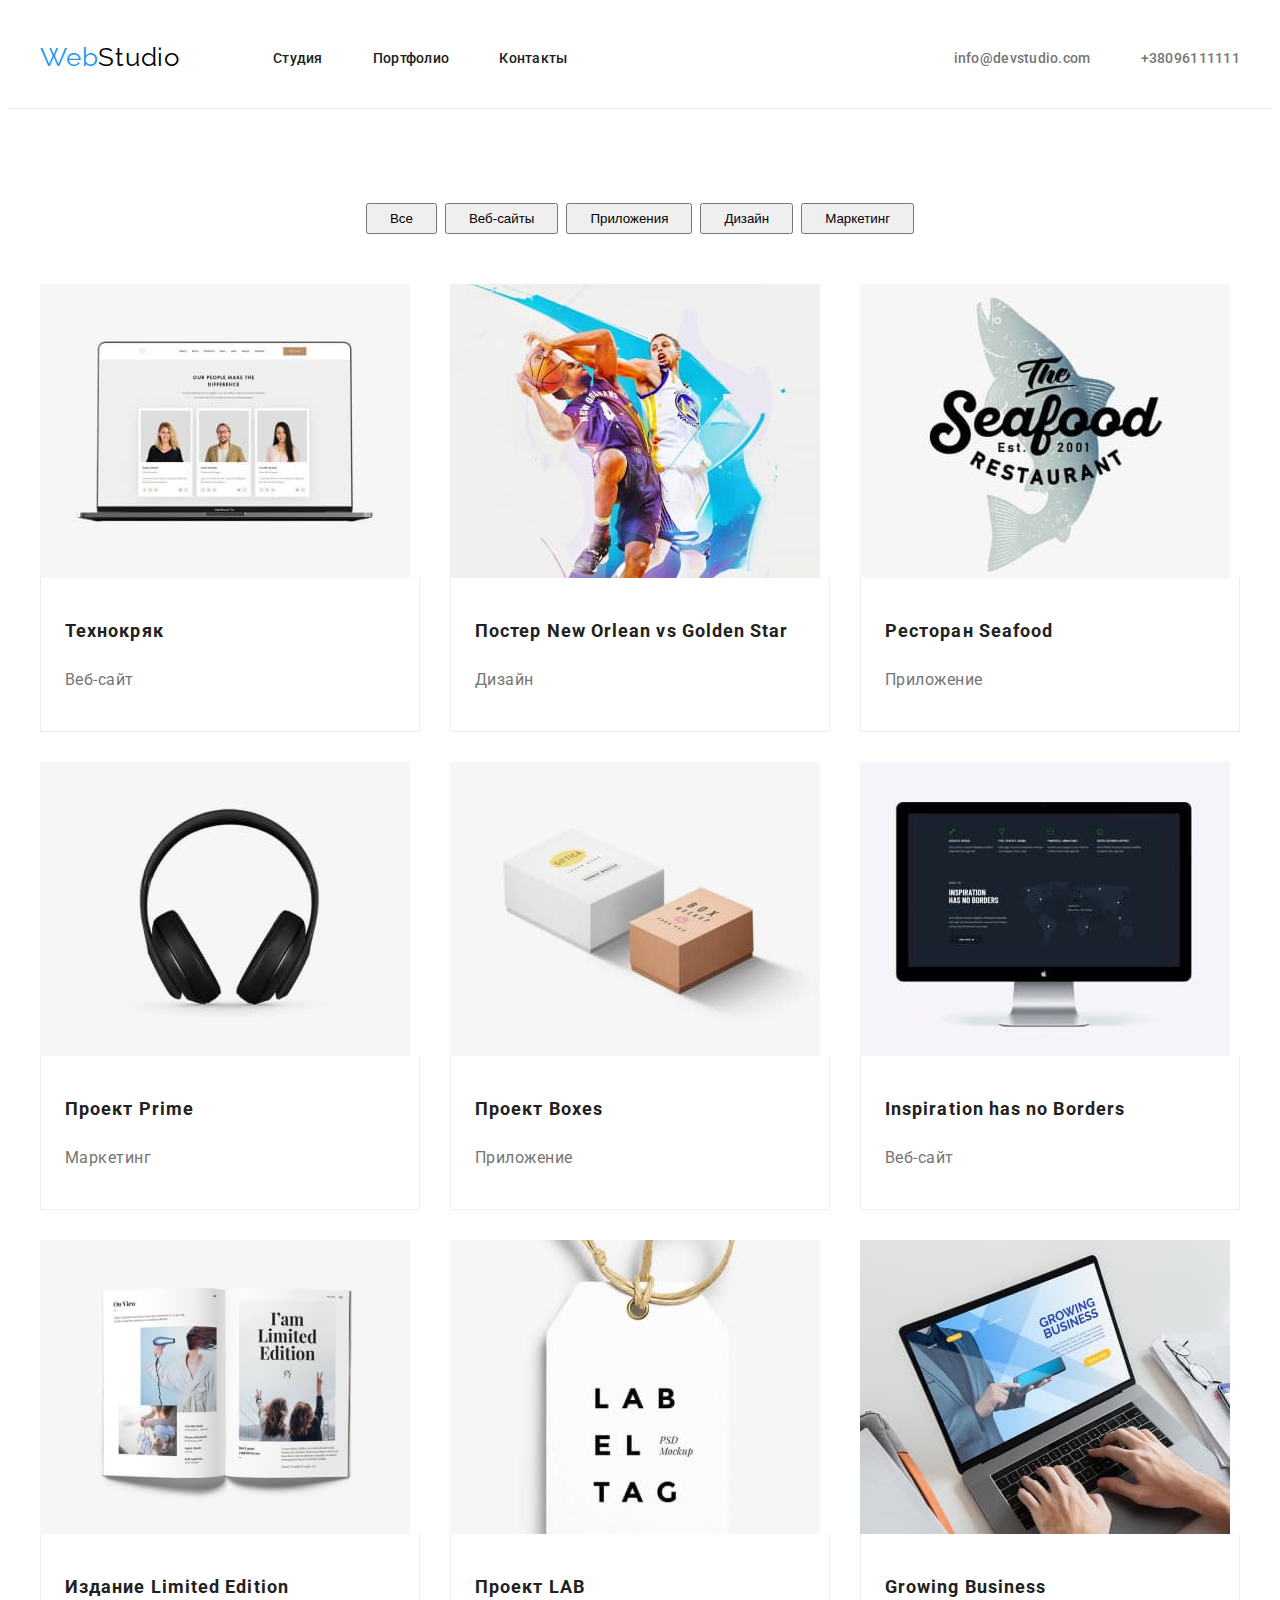
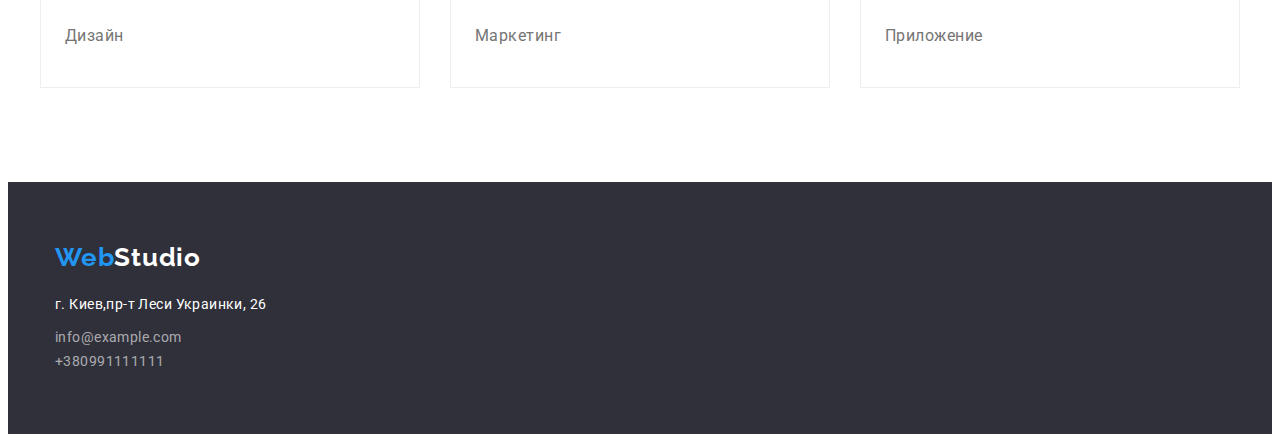
==== commit d6f712f9: "исправление ошибок" ====
--- a/portfolio.html
+++ b/portfolio.html
@@ -37,11 +37,11 @@
   <!-- CONTAINER -->
 
   <main>
+
+    <section class="portfolio"> 
+    <!-- Portfolio -->
     <div class="container-portfolio">
-
-    <!-- Portfolio -->
-    <section> 
-
+   
       <ul class="card-set">
         <li class="item-portfolio"> <button type="button" class="button">Все</button></li>
         <li class="item-portfolio"> <button type="button" class="button">Веб-сайты</button></li>
@@ -169,29 +169,30 @@
           </article>
         </li>
 
-        </ul>
-      
-       </section>
+        </ul>           
       </div>
+    </section>
   </main>
 
 
   <footer class="footer">
-    <div class="footer-name">
-         <a href="" class="footer-logo">Web<span class="footer-span">Studio</span></a>
+    <!-- CONTAINER -->
+    <div class="container">
+      <div class="footer-name">
+           <a href="" class="footer-logo">Web<span class="footer-span">Studio</span></a>
+      </div>
+      <address>    
+            <p class="footer-address">г. Киев,пр-т Леси Украинки, 26</p>
+        <ul class="footer-list">
+          <li>
+            <a href="mailto:info@example.com" class="link">info@example.com</a>
+          </li>
+          <li>
+            <a href="tel:+380991111111" class="link">+380991111111</a>
+          </li>
+        </ul>
+      </address>
     </div>
-    <address>    
-          <p class="footer-address">г. Киев,пр-т Леси Украинки, 26</p>
-      <ul class="footer-list">
-        <li>
-          <a href="mailto:info@example.com" class="link">info@example.com</a>
-        </li>
-        <li>
-          <a href="tel:+380991111111" class="link">+380991111111</a>
-        </li>
-      </ul>
-    </address>
-
-  </footer>
+    </footer>
   </body>
   </html>--- a/css/style.css
+++ b/css/style.css
@@ -21,6 +21,7 @@
 
   --card-set-gap: 30px;
 
+
 }
 
 body { 
@@ -30,13 +31,17 @@
 .img {
   display: block;
   max-width: 100%;
-  height: auto;
+  height: auto; 
 }
 
 .container {
-  width: 1230px;
-  padding: 0 15px;
-  border: 1px solid red;
+  width: 1200px;
+  padding-left: 15px;
+  padding-right: 15px;
+  margin-left: auto;
+  margin-right: auto;
+
+  /* border: 1px solid red; */
 }
 
 
@@ -81,6 +86,12 @@
 }
 
 /* HEADER */
+
+.header {
+  padding-top: 24px;
+  padding-bottom: 25px;
+  border-bottom: 1px solid rgba(236, 236, 236, 1);
+}
 
 .logo {
   color: var(--blue-text);
@@ -179,6 +190,8 @@
 .hero {
   background-color: var(--background-black);
   text-align: center;
+  padding-top: 200px;
+  padding-bottom: 200px;
 }
 
 .hero-title {
@@ -188,8 +201,8 @@
   line-height: 1.36;
   letter-spacing: 0.06em;
   margin: 0;
-  padding-top: 200px;
   padding-bottom: 30px;
+  
 }
 
 .hero-button {
@@ -201,15 +214,16 @@
   font-size: 16px;
   line-height: 1.88;
   letter-spacing: 0.06em;
-  margin-bottom: 200px;
+}
+
+.advantages {
+  padding-top: 94px ;
+  padding-bottom: 90px;
 }
 
 .advantages-list {
   display: flex;
   flex-wrap: wrap ;
-  padding: 0;
-  margin-top: 140px;
-  margin-bottom: 94px;
   justify-content: space-between;
 }
 
@@ -233,6 +247,12 @@
 }
 
 /* WORK */
+
+.work {
+  padding-top: 90px;
+  padding-bottom: 94px;
+}
+
 .work-list,
 .title-w-t {
   display: flex;
@@ -241,7 +261,6 @@
 .title-w-t {
   justify-content: center;
   margin-top: 0;
-  margin-bottom: 50px;
 }
 
 .work-images {
@@ -250,8 +269,6 @@
 
 .work-list {
   margin-top: 0;
-  padding: 0;
-  margin-bottom: 94px;
   justify-content: space-between;
 }
 
@@ -261,21 +278,19 @@
 
 /* TEAM */
 
+.team {
+  padding-top: 94px;
+  padding-bottom: 94px;
+}
+
 .team-list,
 .title-w { 
   display: flex;
   justify-content: center;
 }
 
-.title-w {
-  margin-top: 94px;
-  margin-bottom: 50px;
-}
-
 .team-list {
   margin-top: 0px;
-  padding: 0;
-  margin-bottom: 94px;
   justify-content: space-between;
 }
 
@@ -290,6 +305,11 @@
 
 
 /* footer */
+
+.footer{
+  padding-top: 60px;
+  padding-bottom: 60px;
+}
 
 .footer-address {
   display: flex;
@@ -302,14 +322,12 @@
 }
 
 .footer-name {
-  padding-top: 60px;
   padding-left: 15px;
 }
 
 .footer-list {
   margin: 0;
   padding-left: 15px;
-  padding-bottom: 60px;
 }
 
 .footer {
@@ -361,7 +379,7 @@
 }
 
 /* кнопки */
-main .button  {
+.main .button  {
   background-color: var(--backgroung-white);
   color: var(--black-text);
   font-weight: 500;
@@ -397,20 +415,27 @@
 /* portfolio container */
 
 .container-portfolio {
-  width: 1230px;
-  padding: 0 15px; 
-
-  border: 1px solid red;
+  width: 1200px;
+  padding-left: 15px;
+  padding-right: 15px;
   margin-left: auto;
-  margin-right: auto; 
-}
+  margin-right: auto;
+
+  /* border: 1px solid red; */
+}
+
+.portfolio { 
+  padding-top: 94px;
+  padding-bottom: 94px;
+}
+
 
 /* card-set */
 
 .card-set {
   
   padding: 0;
-  margin-top: 94px;
+  margin-top: 0;
   margin-bottom: 50px;
   
   display: flex;
@@ -428,8 +453,8 @@
 .site {
 
   /* outline: 1px solid blue; */
-  padding: 0;
-  margin: 0;
+  padding: 0; 
+  margin: 0; 
   display: flex;
   flex-wrap: wrap;
   margin-left: calc( -1 * var(--card-set-gap));
@@ -442,17 +467,20 @@
   margin-top: var(--card-set-gap);
 }
 
-/* .card-thumb {
-  outline: 1px solid red;
+.card-thumb { 
+  
+  /* outline: 1px solid red; */
   width: 370px;
   height: 294px;
-} */
+  margin-right: 0;
+} 
 
 /* .site-card {
   outline: 1px solid red;
 } */
 
 .card-content {
-  margin-top: 20px;
-  margin-left: 24px;
-}+  padding: 20px 24px;
+  border: 1px solid rgba(238, 238, 238, 1);
+  border-top: 0;
+}
